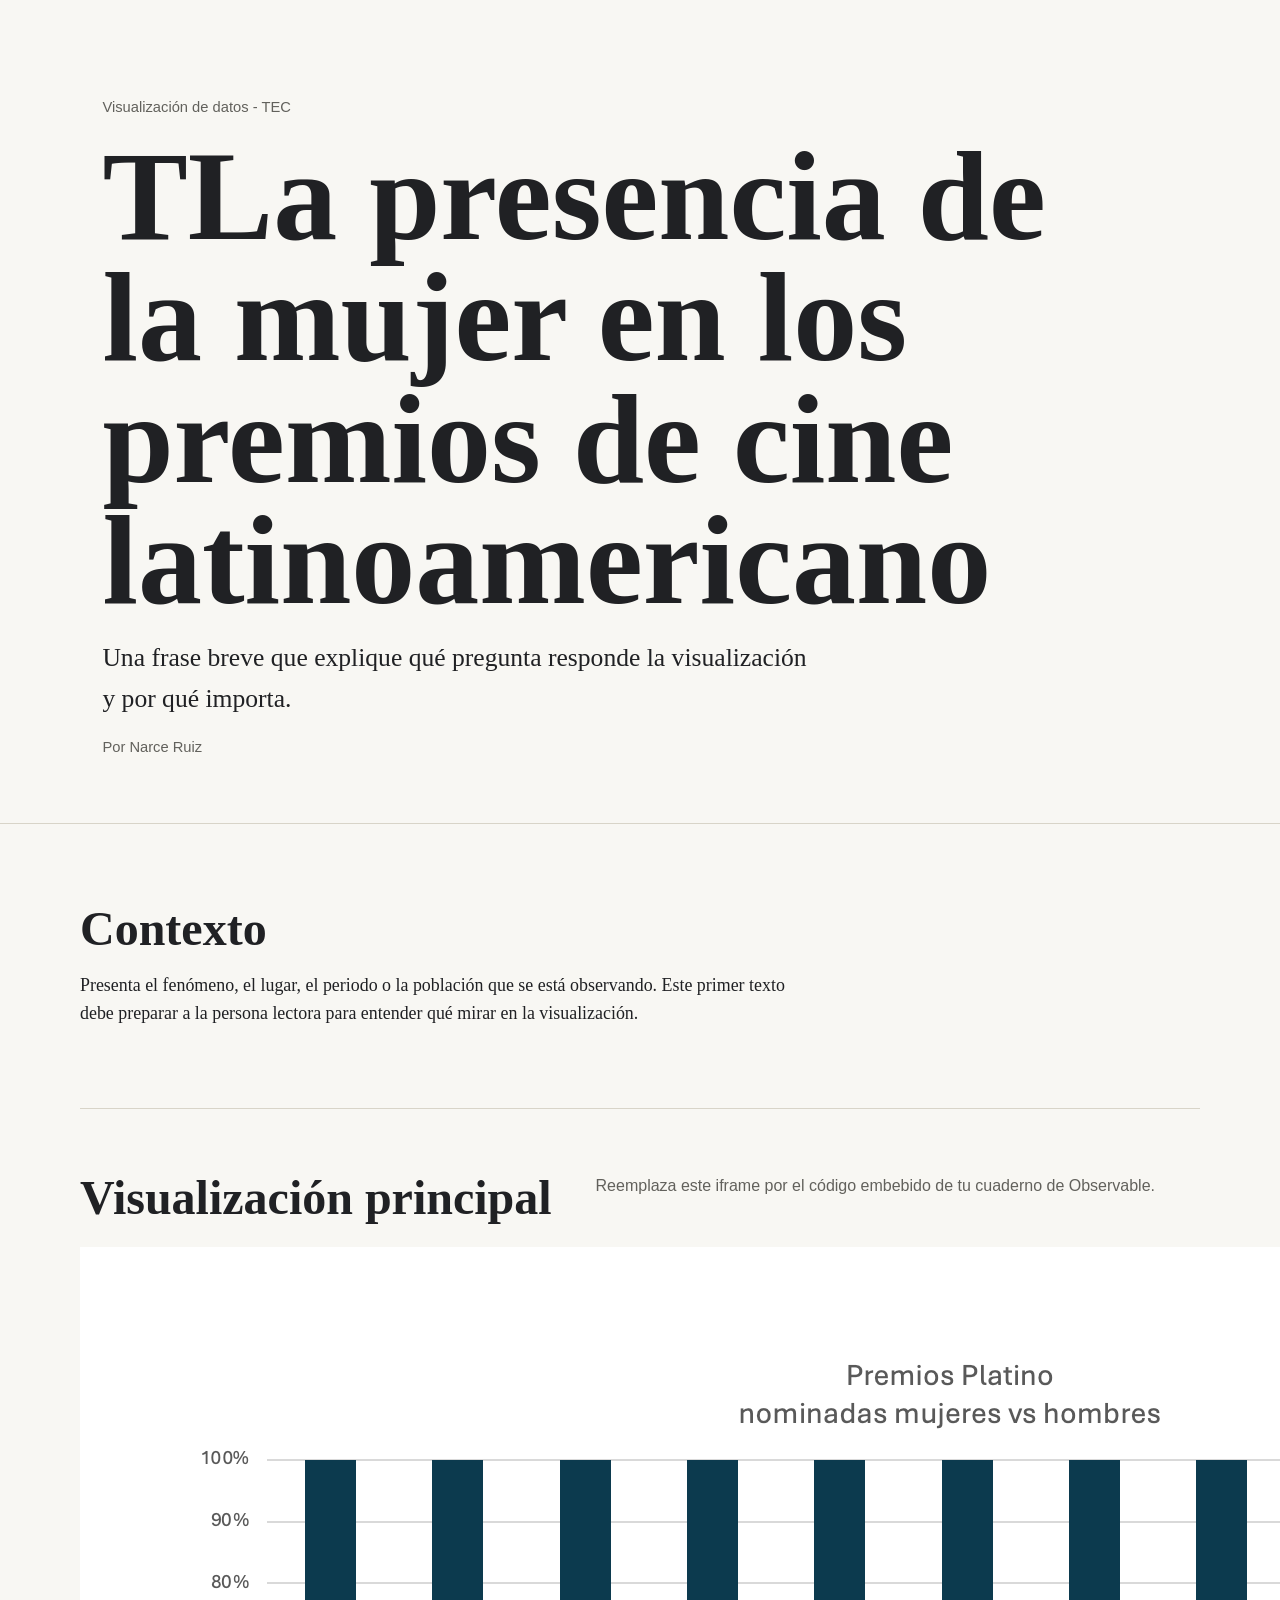
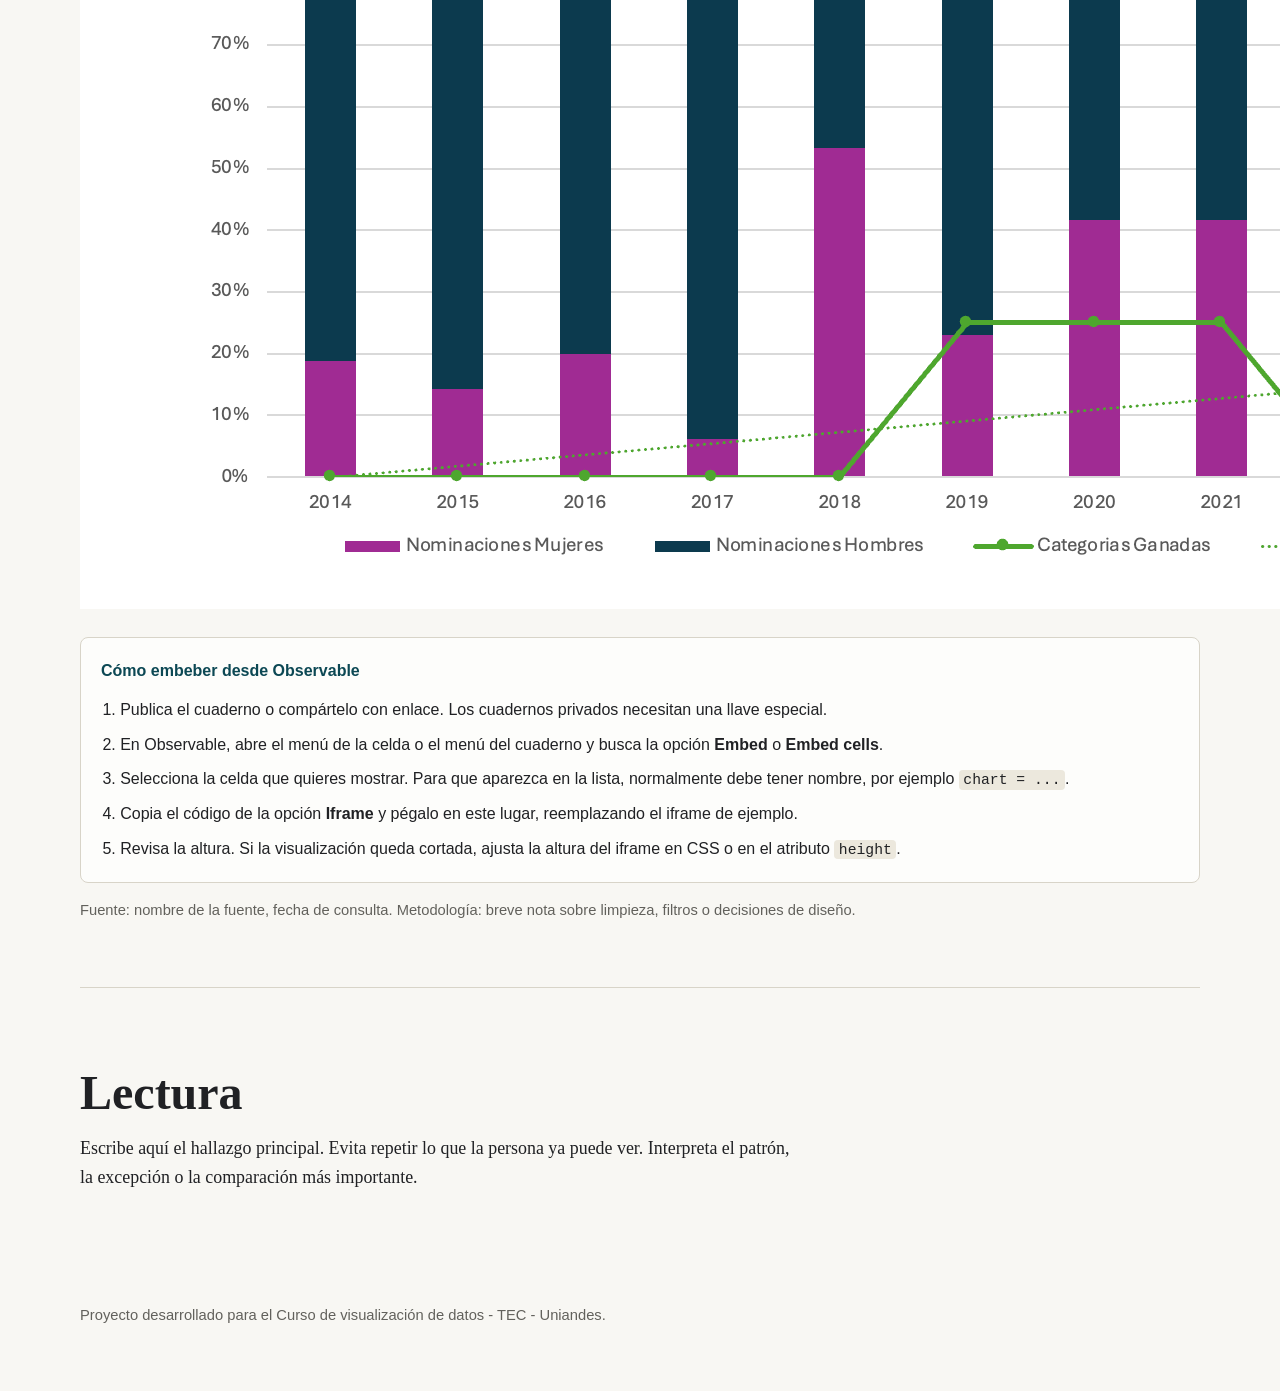
==== 01-sitio-estatico-iframe/index.html @ c2567d16 "bbb" ====
<!doctype html>
<html lang="es">
  <head>
    <meta charset="utf-8">
    <meta name="viewport" content="width=device-width, initial-scale=1">
    <title>La presencia de la mujer en los premios de cine latinoamericano</title>
    <link rel="stylesheet" href="style.css">
  </head>
  <body>
    <header class="portada">
      <p class="curso">Visualización de datos - TEC</p>
      <h1>TLa presencia de la mujer en los premios de cine latinoamericano</h1>
      <p class="bajada">Una frase breve que explique qué pregunta responde la visualización y por qué importa.</p>
      <p class="autoria">Por Narce Ruiz</p>
    </header>

    <main>
      <section class="bloque">
        <h2>Contexto</h2>
        <p>
          Presenta el fenómeno, el lugar, el periodo o la población que se está observando.
          Este primer texto debe preparar a la persona lectora para entender qué mirar en la visualización.
        </p>
      </section>

      <section class="visualizacion" aria-labelledby="titulo-viz">
        <div class="encabezado-viz">
          <h2 id="titulo-viz">Visualización principal</h2>
          <p>Reemplaza este iframe por el código embebido de tu cuaderno de Observable.</p>
        </div>

<img class= "vis" ="PLATINO.png" />
<img src="PLATINO2.png" />


        <aside class="pasos-observable" aria-labelledby="titulo-observable">
          <h3 id="titulo-observable">Cómo embeber desde Observable</h3>
          <ol>
            <li>Publica el cuaderno o compártelo con enlace. Los cuadernos privados necesitan una llave especial.</li>
            <li>En Observable, abre el menú de la celda o el menú del cuaderno y busca la opción <strong>Embed</strong> o <strong>Embed cells</strong>.</li>
            <li>Selecciona la celda que quieres mostrar. Para que aparezca en la lista, normalmente debe tener nombre, por ejemplo <code>chart = ...</code>.</li>
            <li>Copia el código de la opción <strong>Iframe</strong> y pégalo en este lugar, reemplazando el iframe de ejemplo.</li>
            <li>Revisa la altura. Si la visualización queda cortada, ajusta la altura del iframe en CSS o en el atributo <code>height</code>.</li>
          </ol>
        </aside>

        <p class="nota">
          Fuente: nombre de la fuente, fecha de consulta. Metodología: breve nota sobre limpieza, filtros o decisiones de diseño.
        </p>
      </section>

      <section class="bloque">
        <h2>Lectura</h2>
        <p>
          Escribe aquí el hallazgo principal. Evita repetir lo que la persona ya puede ver.
          Interpreta el patrón, la excepción o la comparación más importante.
        </p>
      </section>
    </main>

    <footer>
      <p>Proyecto desarrollado para el Curso de visualización de datos - TEC - Uniandes.</p>
    </footer>
  </body>
</html>
---- 01-sitio-estatico-iframe/style.css ----
:root {
  color-scheme: light;
  --fondo: #f8f7f3;
  --texto: #202124;
  --muted: #62615c;
  --linea: #d8d4c8;
  --acento: #116a7b;
  --acento-oscuro: #0c4854;
  --panel: #ffffff;
}

* {
  box-sizing: border-box;
}

body {
  margin: 0;
  background: var(--fondo);
  color: var(--texto);
  font-family: Georgia, "Times New Roman", serif;
  line-height: 1.6;
}

.portada {
  min-height: 72vh;
  display: grid;
  align-content: center;
  gap: 1rem;
  padding: 6rem max(1.25rem, 8vw) 4rem;
  border-bottom: 1px solid var(--linea);
}


.vis{
  width: 25%;
  display: block;
}
.curso,
.autoria,
.nota,
footer {
  color: var(--muted);
  font-family: Arial, sans-serif;
  font-size: 0.92rem;
}

h1,
h2,
p {
  margin: 0;
}

h1 {
  max-width: 980px;
  font-size: clamp(3rem, 10vw, 8rem);
  line-height: 0.95;
  letter-spacing: 0;
}

h2 {
  font-size: clamp(1.6rem, 4vw, 3rem);
  line-height: 1.05;
}

.bajada {
  max-width: 720px;
  font-size: clamp(1.25rem, 2vw, 1.75rem);
}

main {
  width: min(1120px, calc(100% - 2.5rem));
  margin: 0 auto;
}

.bloque {
  max-width: 720px;
  padding: 5rem 0;
}

.bloque p {
  margin-top: 1rem;
  font-size: 1.12rem;
}

.visualizacion {
  padding: 4rem 0;
  border-top: 1px solid var(--linea);
  border-bottom: 1px solid var(--linea);
}

.encabezado-viz {
  display: grid;
  grid-template-columns: minmax(0, 0.8fr) minmax(280px, 1fr);
  gap: 2rem;
  margin-bottom: 1.5rem;
}

.encabezado-viz p {
  color: var(--muted);
  font-family: Arial, sans-serif;
}

iframe {
  display: block;
  width: 100%;
  min-height: 620px;
  border: 1px solid var(--linea);
  border-radius: 8px;
  background: var(--panel);
}

.nota {
  margin-top: 1rem;
}

.pasos-observable {
  margin-top: 1.25rem;
  padding: 1.25rem;
  border: 1px solid var(--linea);
  border-radius: 8px;
  background: rgba(255, 255, 255, 0.72);
  font-family: Arial, sans-serif;
}

.pasos-observable h3 {
  margin: 0;
  color: var(--acento-oscuro);
  font-size: 1rem;
}

.pasos-observable ol {
  margin: 0.85rem 0 0;
  padding-left: 1.2rem;
}

.pasos-observable li + li {
  margin-top: 0.55rem;
}

.pasos-observable code {
  padding: 0.1rem 0.28rem;
  border-radius: 4px;
  background: #ece8dd;
  font-family: Consolas, "Liberation Mono", monospace;
  font-size: 0.92em;
}

footer {
  width: min(1120px, calc(100% - 2.5rem));
  margin: 0 auto;
  padding: 2rem 0 4rem;
}

@media (max-width: 720px) {
  .portada {
    min-height: 64vh;
    padding-top: 4rem;
  }

  .encabezado-viz {
    grid-template-columns: 1fr;
  }

  iframe {
    min-height: 460px;
  }
}
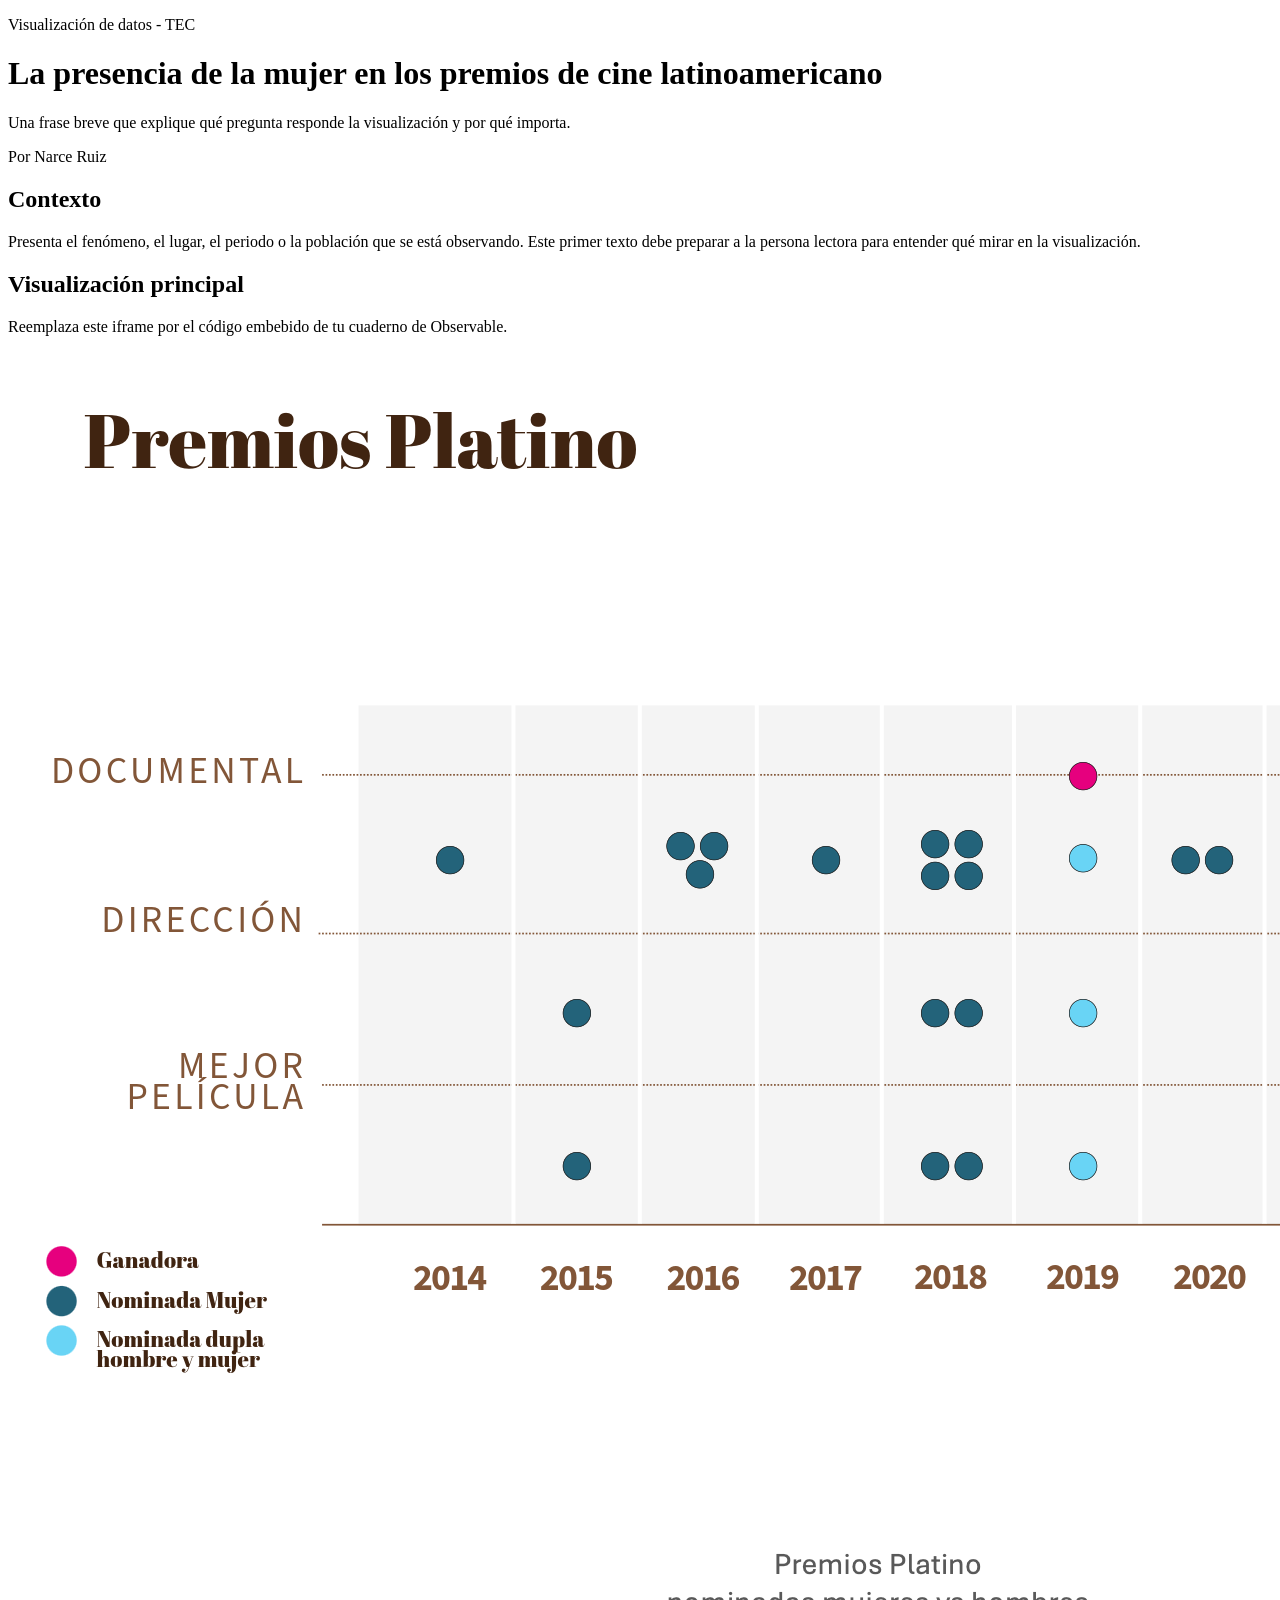
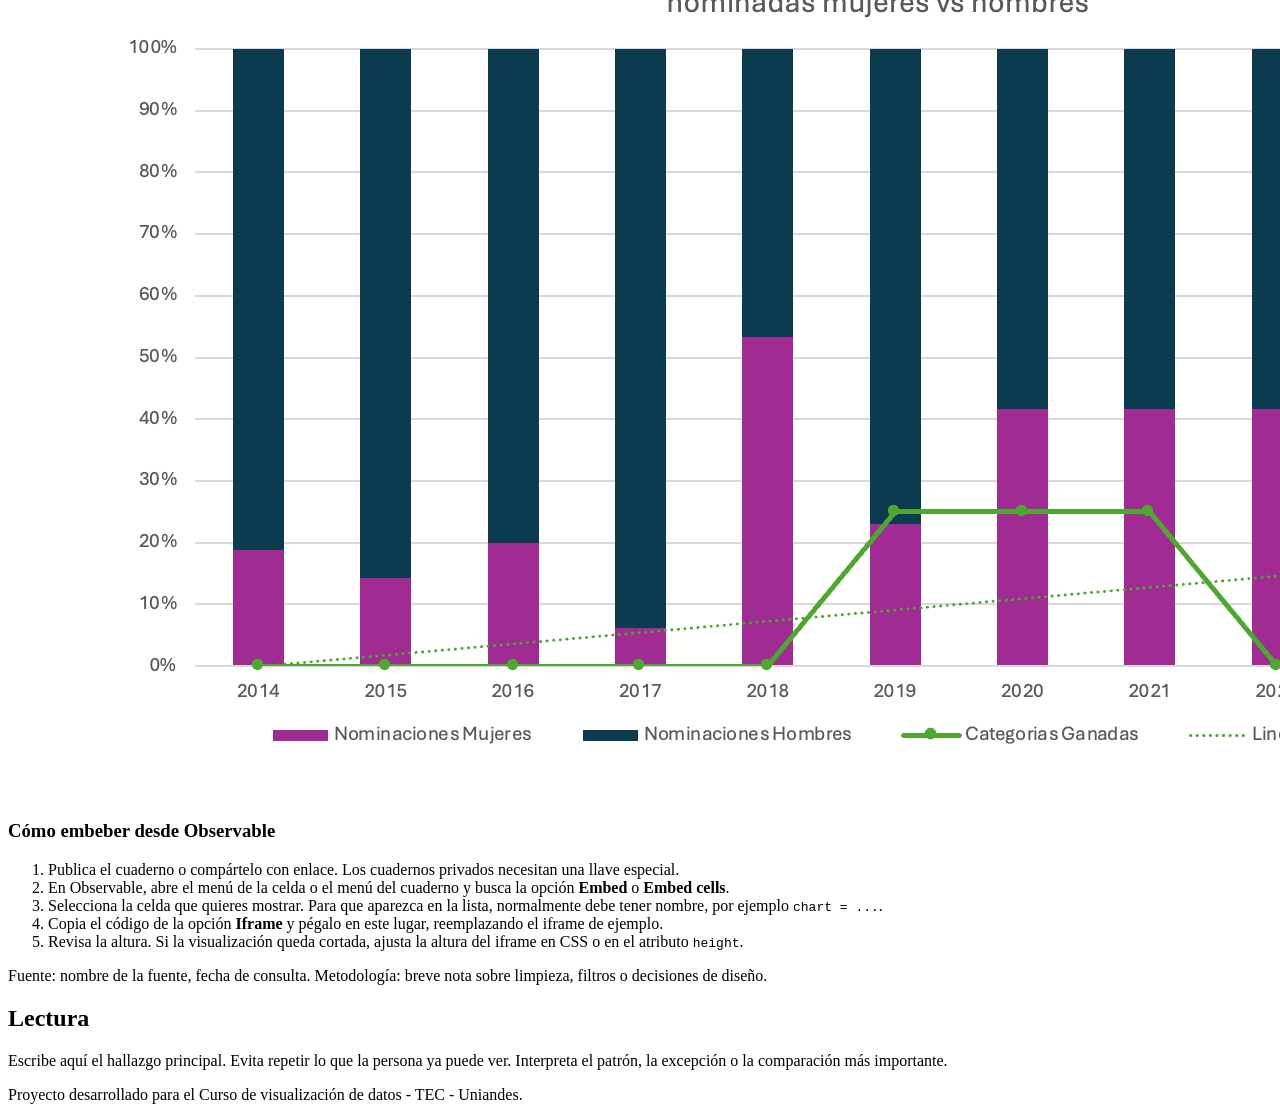
==== commit 14218675: "kk" ====
--- a/01-sitio-estatico-iframe/index.html
+++ b/01-sitio-estatico-iframe/index.html
@@ -9,7 +9,7 @@
   <body>
     <header class="portada">
       <p class="curso">Visualización de datos - TEC</p>
-      <h1>TLa presencia de la mujer en los premios de cine latinoamericano</h1>
+      <h1>La presencia de la mujer en los premios de cine latinoamericano</h1>
       <p class="bajada">Una frase breve que explique qué pregunta responde la visualización y por qué importa.</p>
       <p class="autoria">Por Narce Ruiz</p>
     </header>
@@ -29,7 +29,7 @@
           <p>Reemplaza este iframe por el código embebido de tu cuaderno de Observable.</p>
         </div>
 
-<img class= "vis" ="PLATINO.png" />
+<img class= "vis" src="PLATINO.png" />
 <img src="PLATINO2.png" />
 
 
